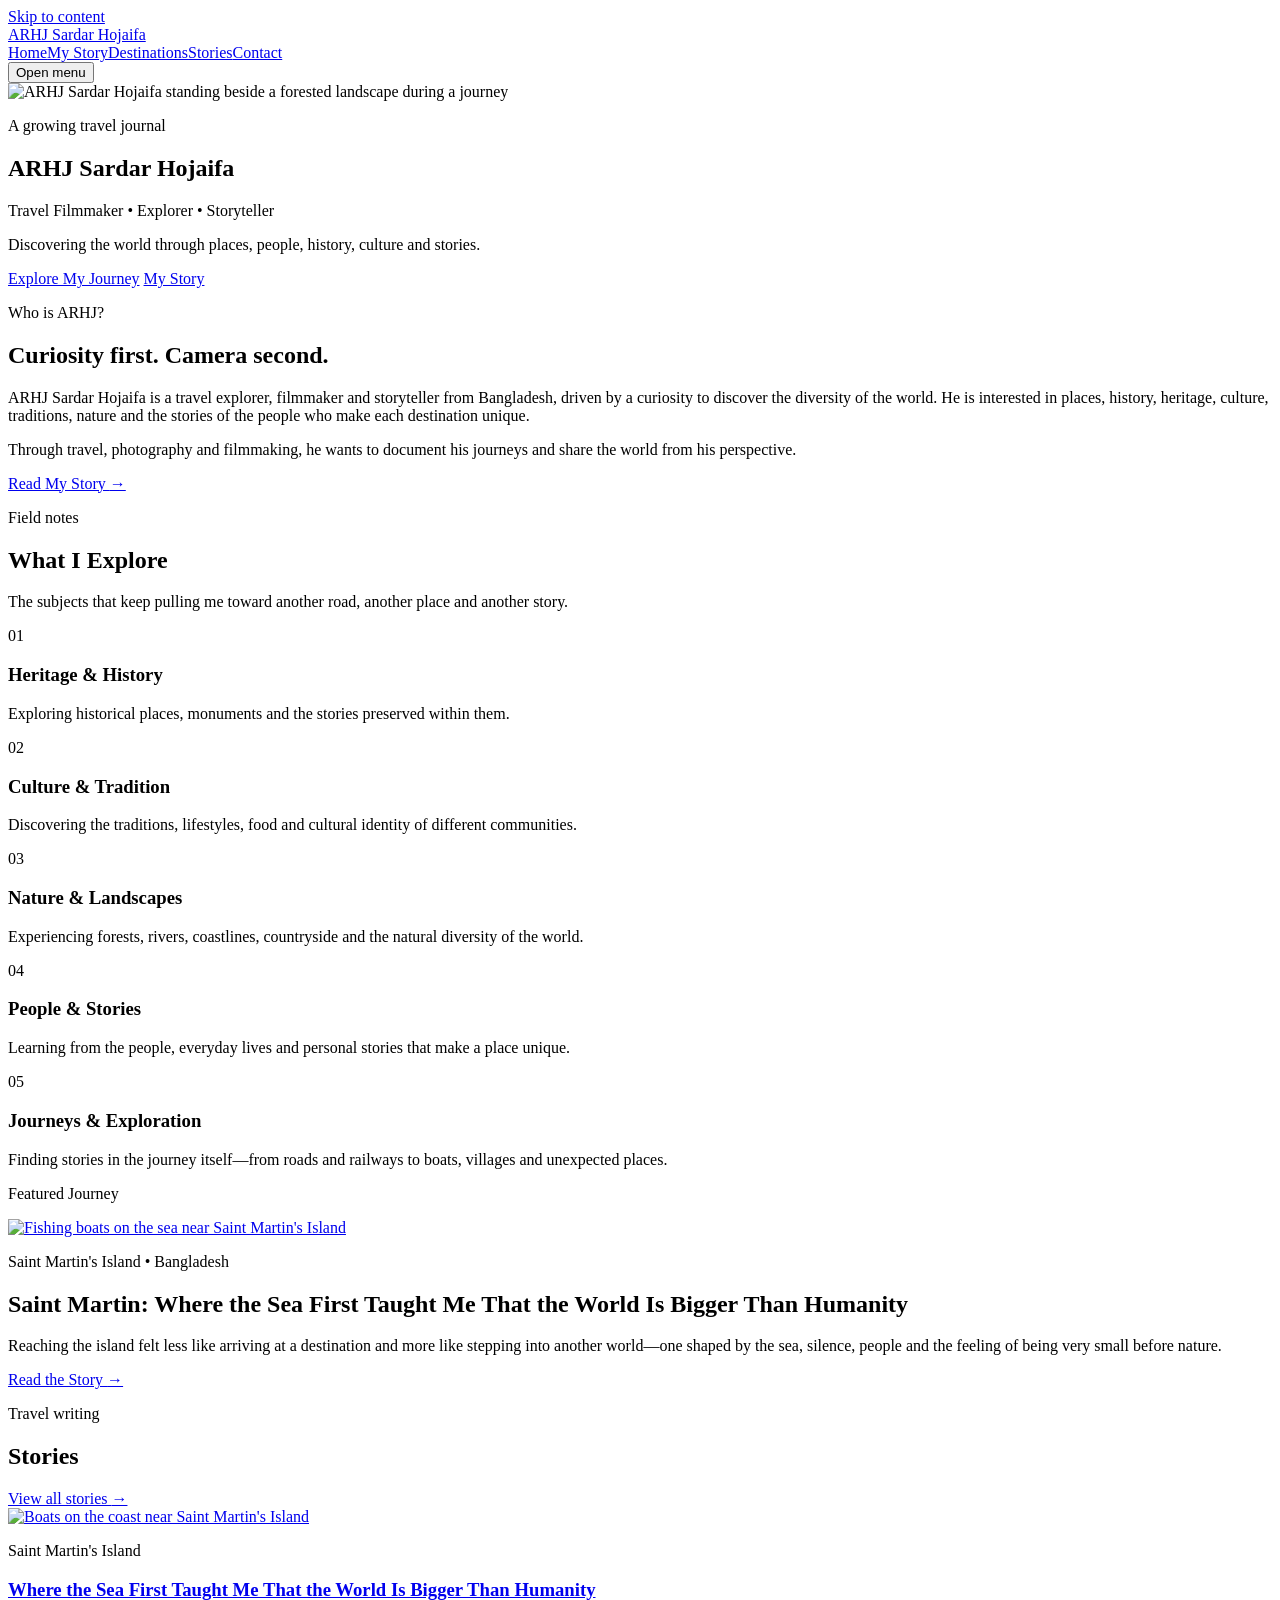
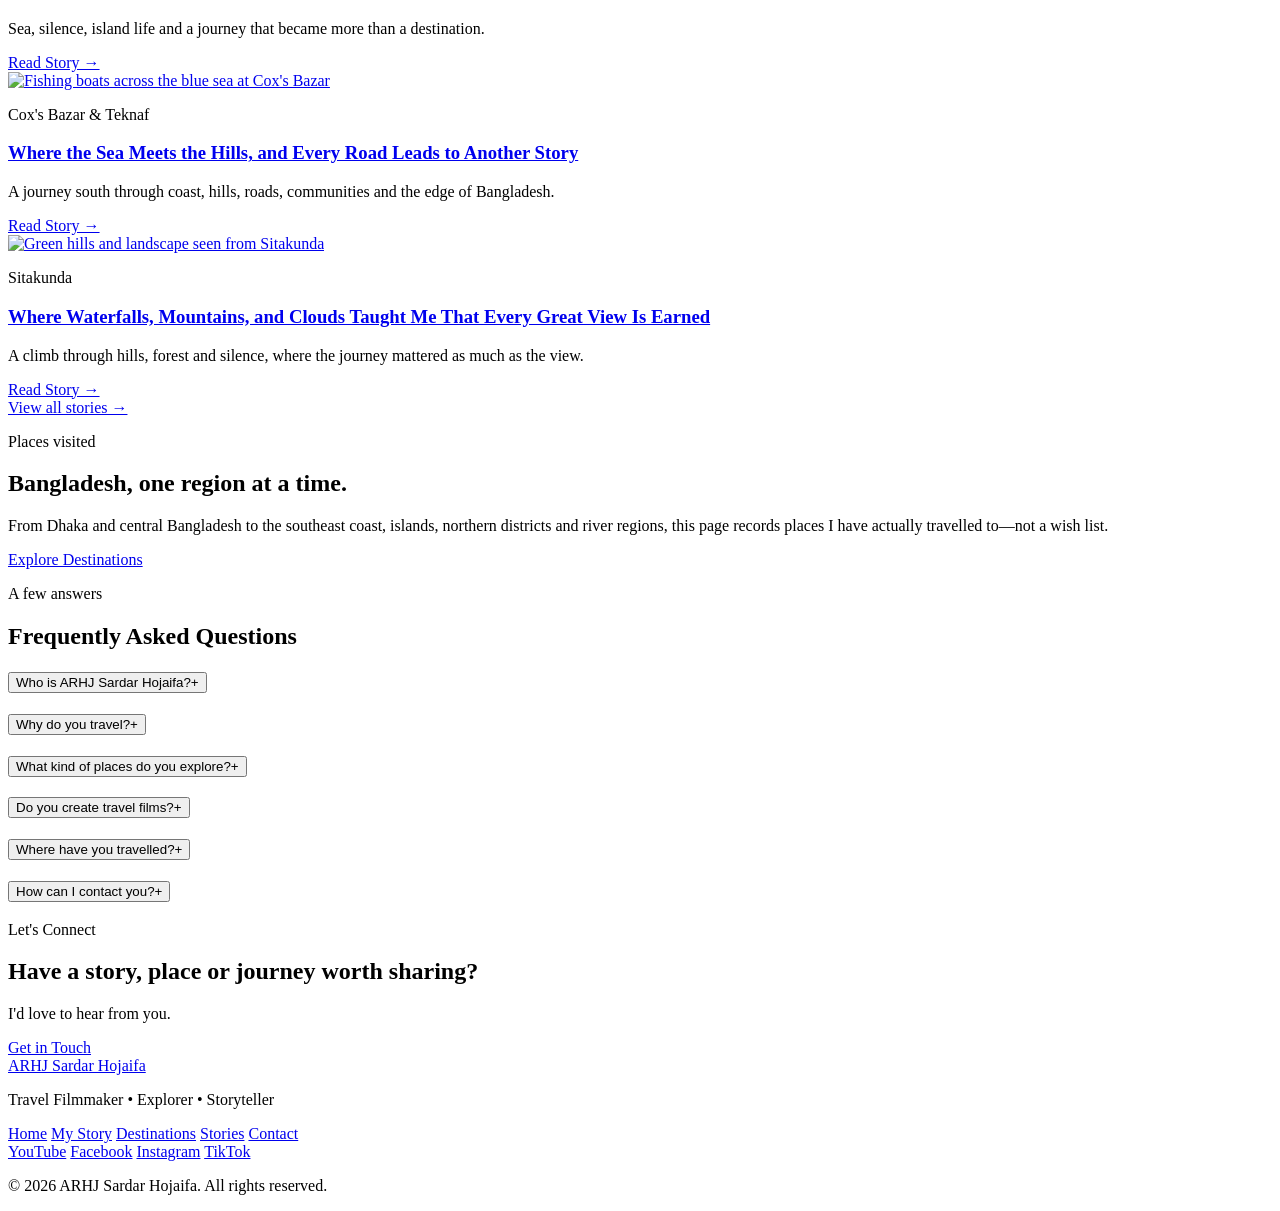
==== index.html @ fae01342 "Add files via upload" ====
<!doctype html>
<html lang="en">
<head>
  <meta charset="utf-8">
  <meta name="viewport" content="width=device-width, initial-scale=1">
  <title>ARHJ Sardar Hojaifa — Travel Filmmaker, Explorer &amp; Storyteller</title>
  <meta name="description" content="The personal travel portfolio of ARHJ Sardar Hojaifa, documenting places, people, history, culture and stories from a growing journey.">
  <link rel="canonical" href="https://arhjsardarhojaifa.github.io/portfolio/">
  <meta property="og:type" content="website">
  <meta property="og:title" content="ARHJ Sardar Hojaifa — Travel Filmmaker, Explorer &amp; Storyteller">
  <meta property="og:description" content="The personal travel portfolio of ARHJ Sardar Hojaifa, documenting places, people, history, culture and stories from a growing journey.">
  <meta property="og:url" content="https://arhjsardarhojaifa.github.io/portfolio/">
  <meta property="og:image" content="https://arhjsardarhojaifa.github.io/portfolio/images/hero.jpg">
  <meta name="twitter:card" content="summary_large_image">
  <meta name="twitter:title" content="ARHJ Sardar Hojaifa — Travel Filmmaker, Explorer &amp; Storyteller">
  <meta name="twitter:description" content="The personal travel portfolio of ARHJ Sardar Hojaifa, documenting places, people, history, culture and stories from a growing journey.">
  <meta name="twitter:image" content="https://arhjsardarhojaifa.github.io/portfolio/images/hero.jpg">
  <link rel="icon" type="image/svg+xml" href="favicon.svg">
  <link rel="preconnect" href="https://fonts.googleapis.com">
  <link rel="preconnect" href="https://fonts.gstatic.com" crossorigin>
  <link href="https://fonts.googleapis.com/css2?family=Fraunces:ital,wght@0,400;0,500;1,400&family=Inter:wght@400;500;600&family=Space+Mono&display=swap" rel="stylesheet">
  <link rel="stylesheet" href="assets/css/style.css">
</head>
<body>
<a class="skip-link" href="#main">Skip to content</a>

<header class="site-header" data-header>
  <a class="brand" href="index.html" aria-label="ARHJ Sardar Hojaifa — Home">
    <span class="brand-name">ARHJ</span>
    <span class="brand-sub">Sardar Hojaifa</span>
  </a>

  <nav class="desktop-nav" aria-label="Primary navigation">
    <a href="index.html" aria-current="page">Home</a><a href="my-story.html">My Story</a><a href="destinations.html">Destinations</a><a href="stories.html">Stories</a><a href="contact.html">Contact</a>
  </nav>

  <button class="menu-toggle" type="button" data-menu-toggle aria-expanded="false" aria-controls="mobile-menu">
    <span class="sr-only">Open menu</span>
    <span></span><span></span>
  </button>
</header>

<div class="mobile-menu" id="mobile-menu" data-mobile-menu hidden>
  <div class="mobile-menu-inner">
    <div class="mobile-menu-top">
      <span class="mobile-menu-label">Navigation</span>
      <button class="menu-close" type="button" data-menu-close aria-label="Close menu">Close</button>
    </div>
    <nav class="mobile-nav" aria-label="Mobile navigation">
      <a href="index.html" aria-current="page">Home</a><a href="my-story.html">My Story</a><a href="destinations.html">Destinations</a><a href="stories.html">Stories</a><a href="contact.html">Contact</a>
    </nav>
    <p class="mobile-menu-foot">Travel Filmmaker • Explorer • Storyteller</p>
  </div>
</div>

<main id="main">
  <section class="hero">
    <img class="hero-image" src="images/hero.jpg" alt="ARHJ Sardar Hojaifa standing beside a forested landscape during a journey" width="2048" height="1275" fetchpriority="high">
    <div class="hero-overlay"></div>
    <div class="container hero-content">
      <p class="eyebrow light">A growing travel journal</p>
      <h1>ARHJ Sardar Hojaifa</h1>
      <p class="hero-role">Travel Filmmaker • Explorer • Storyteller</p>
      <p class="hero-tagline">Discovering the world through places, people, history, culture and stories.</p>
      <div class="button-row">
        <a class="button button-primary" href="#journey">Explore My Journey</a>
        <a class="button button-ghost" href="my-story.html">My Story</a>
      </div>
    </div>
  </section>

  <section class="section intro-section">
    <div class="container split-intro">
      <div>
        <p class="eyebrow">Who is ARHJ?</p>
        <h2>Curiosity first. Camera second.</h2>
      </div>
      <div class="intro-copy">
        <p>ARHJ Sardar Hojaifa is a travel explorer, filmmaker and storyteller from Bangladesh, driven by a curiosity to discover the diversity of the world. He is interested in places, history, heritage, culture, traditions, nature and the stories of the people who make each destination unique.</p>
        <p>Through travel, photography and filmmaking, he wants to document his journeys and share the world from his perspective.</p>
        <a class="text-link" href="my-story.html">Read My Story <span aria-hidden="true">→</span></a>
      </div>
    </div>
  </section>

  <section class="section explore-section">
    <div class="container">
      <div class="section-heading-row">
        <div>
          <p class="eyebrow">Field notes</p>
          <h2>What I Explore</h2>
        </div>
        <p class="section-note">The subjects that keep pulling me toward another road, another place and another story.</p>
      </div>
      <div class="explore-grid">
        <article><span class="explore-number">01</span><h3>Heritage & History</h3><p>Exploring historical places, monuments and the stories preserved within them.</p></article>
        <article><span class="explore-number">02</span><h3>Culture & Tradition</h3><p>Discovering the traditions, lifestyles, food and cultural identity of different communities.</p></article>
        <article><span class="explore-number">03</span><h3>Nature & Landscapes</h3><p>Experiencing forests, rivers, coastlines, countryside and the natural diversity of the world.</p></article>
        <article><span class="explore-number">04</span><h3>People & Stories</h3><p>Learning from the people, everyday lives and personal stories that make a place unique.</p></article>
        <article><span class="explore-number">05</span><h3>Journeys & Exploration</h3><p>Finding stories in the journey itself—from roads and railways to boats, villages and unexpected places.</p></article>
      </div>
    </div>
  </section>

  <section class="section featured-journey" id="journey">
    <div class="container">
      <p class="eyebrow">Featured Journey</p>
      <div class="featured-grid">
        <a class="featured-image-link" href="story-saint-martin.html" aria-label="Read the Saint Martin story">
          <img src="images/saint-martin-cover.jpg" alt="Fishing boats on the sea near Saint Martin's Island" width="1280" height="960" loading="lazy">
        </a>
        <div class="featured-copy">
          <p class="destination-label">Saint Martin's Island • Bangladesh</p>
          <h2>Saint Martin: Where the Sea First Taught Me That the World Is Bigger Than Humanity</h2>
          <p>Reaching the island felt less like arriving at a destination and more like stepping into another world—one shaped by the sea, silence, people and the feeling of being very small before nature.</p>
          <a class="text-link" href="story-saint-martin.html">Read the Story <span aria-hidden="true">→</span></a>
        </div>
      </div>
    </div>
  </section>

  <section class="section stories-preview">
    <div class="container">
      <div class="section-heading-row">
        <div><p class="eyebrow">Travel writing</p><h2>Stories</h2></div>
        <a class="text-link desktop-only" href="stories.html">View all stories <span aria-hidden="true">→</span></a>
      </div>
      <div class="story-grid">
        <article class="story-card">
          <a href="story-saint-martin.html"><img src="images/saint-martin-cover.jpg" alt="Boats on the coast near Saint Martin's Island" width="1280" height="960" loading="lazy"></a>
          <p class="destination-label">Saint Martin's Island</p>
          <h3><a href="story-saint-martin.html">Where the Sea First Taught Me That the World Is Bigger Than Humanity</a></h3>
          <p>Sea, silence, island life and a journey that became more than a destination.</p>
          <a class="text-link" href="story-saint-martin.html">Read Story →</a>
        </article>
        <article class="story-card">
          <a href="story-coxs-bazar.html"><img src="images/coxs-bazar-teknaf-cover.jpg" alt="Fishing boats across the blue sea at Cox's Bazar" width="1600" height="1200" loading="lazy"></a>
          <p class="destination-label">Cox's Bazar & Teknaf</p>
          <h3><a href="story-coxs-bazar.html">Where the Sea Meets the Hills, and Every Road Leads to Another Story</a></h3>
          <p>A journey south through coast, hills, roads, communities and the edge of Bangladesh.</p>
          <a class="text-link" href="story-coxs-bazar.html">Read Story →</a>
        </article>
        <article class="story-card">
          <a href="story-sitakunda.html"><img src="images/sitakunda-cover.jpg" alt="Green hills and landscape seen from Sitakunda" width="1599" height="1066" loading="lazy"></a>
          <p class="destination-label">Sitakunda</p>
          <h3><a href="story-sitakunda.html">Where Waterfalls, Mountains, and Clouds Taught Me That Every Great View Is Earned</a></h3>
          <p>A climb through hills, forest and silence, where the journey mattered as much as the view.</p>
          <a class="text-link" href="story-sitakunda.html">Read Story →</a>
        </article>
      </div>
      <a class="text-link mobile-only" href="stories.html">View all stories →</a>
    </div>
  </section>

  <section class="section destinations-teaser">
    <div class="container destination-teaser-grid">
      <div>
        <p class="eyebrow">Places visited</p>
        <h2>Bangladesh, one region at a time.</h2>
      </div>
      <div>
        <p>From Dhaka and central Bangladesh to the southeast coast, islands, northern districts and river regions, this page records places I have actually travelled to—not a wish list.</p>
        <a class="button button-dark" href="destinations.html">Explore Destinations</a>
      </div>
    </div>
  </section>

  <section class="section faq-home" id="faq">
    <div class="container faq-layout">
      <div>
        <p class="eyebrow">A few answers</p>
        <h2>Frequently Asked Questions</h2>
      </div>
      <div class="accordion" data-accordion>
        <div class="accordion-item">
          <h3><button type="button" aria-expanded="false">Who is ARHJ Sardar Hojaifa?<span aria-hidden="true">+</span></button></h3>
          <div class="accordion-panel" hidden><p>A travel explorer, filmmaker and storyteller from Bangladesh who is documenting a growing journey through places, people, culture, history and nature.</p></div>
        </div>
        <div class="accordion-item">
          <h3><button type="button" aria-expanded="false">Why do you travel?<span aria-hidden="true">+</span></button></h3>
          <div class="accordion-panel" hidden><p>I travel to see the world beyond the familiar, experience different cultures and landscapes, discover history, and understand how people live in different places.</p></div>
        </div>
        <div class="accordion-item">
          <h3><button type="button" aria-expanded="false">What kind of places do you explore?<span aria-hidden="true">+</span></button></h3>
          <div class="accordion-panel" hidden><p>Historical places, heritage, local culture, nature, coastlines, hills, villages, cities and the everyday journeys that connect them.</p></div>
        </div>
        <div class="accordion-item">
          <h3><button type="button" aria-expanded="false">Do you create travel films?<span aria-hidden="true">+</span></button></h3>
          <div class="accordion-panel" hidden><p>Travel filmmaking and storytelling are part of the direction I am developing alongside photography and written travel stories.</p></div>
        </div>
        <div class="accordion-item">
          <h3><button type="button" aria-expanded="false">Where have you travelled?<span aria-hidden="true">+</span></button></h3>
          <div class="accordion-panel" hidden><p>I have travelled across a growing list of destinations in Bangladesh. You can see the places grouped by region on the Destinations page.</p></div>
        </div>
        <div class="accordion-item">
          <h3><button type="button" aria-expanded="false">How can I contact you?<span aria-hidden="true">+</span></button></h3>
          <div class="accordion-panel" hidden><p>You can reach me by email or through the social links on the Contact page.</p></div>
        </div>
      </div>
    </div>
  </section>

  <section class="section connect-cta">
    <div class="container connect-inner">
      <p class="eyebrow light">Let's Connect</p>
      <h2>Have a story, place or journey worth sharing?</h2>
      <p>I'd love to hear from you.</p>
      <a class="button button-primary" href="contact.html">Get in Touch</a>
    </div>
  </section>
</main>

<footer class="site-footer">
  <div class="container footer-grid">
    <div>
      <a class="footer-name" href="index.html">ARHJ Sardar Hojaifa</a>
      <p class="footer-title">Travel Filmmaker • Explorer • Storyteller</p>
    </div>
    <nav class="footer-links" aria-label="Footer navigation">
      <a href="index.html">Home</a>
      <a href="my-story.html">My Story</a>
      <a href="destinations.html">Destinations</a>
      <a href="stories.html">Stories</a>
      <a href="contact.html">Contact</a>
    </nav>
    <div class="footer-social">
      <a href="#" data-social="youtube">YouTube</a>
      <a href="#" data-social="facebookPage">Facebook</a>
      <a href="#" data-social="instagram">Instagram</a>
      <a href="#" data-social="tiktok">TikTok</a>
    </div>
  </div>
  <div class="container footer-bottom">
    <p>© <span data-year>2026</span> ARHJ Sardar Hojaifa. All rights reserved.</p>
  </div>
</footer>

<script src="assets/js/config.js"></script>
<script src="assets/js/main.js"></script>
</body>
</html>
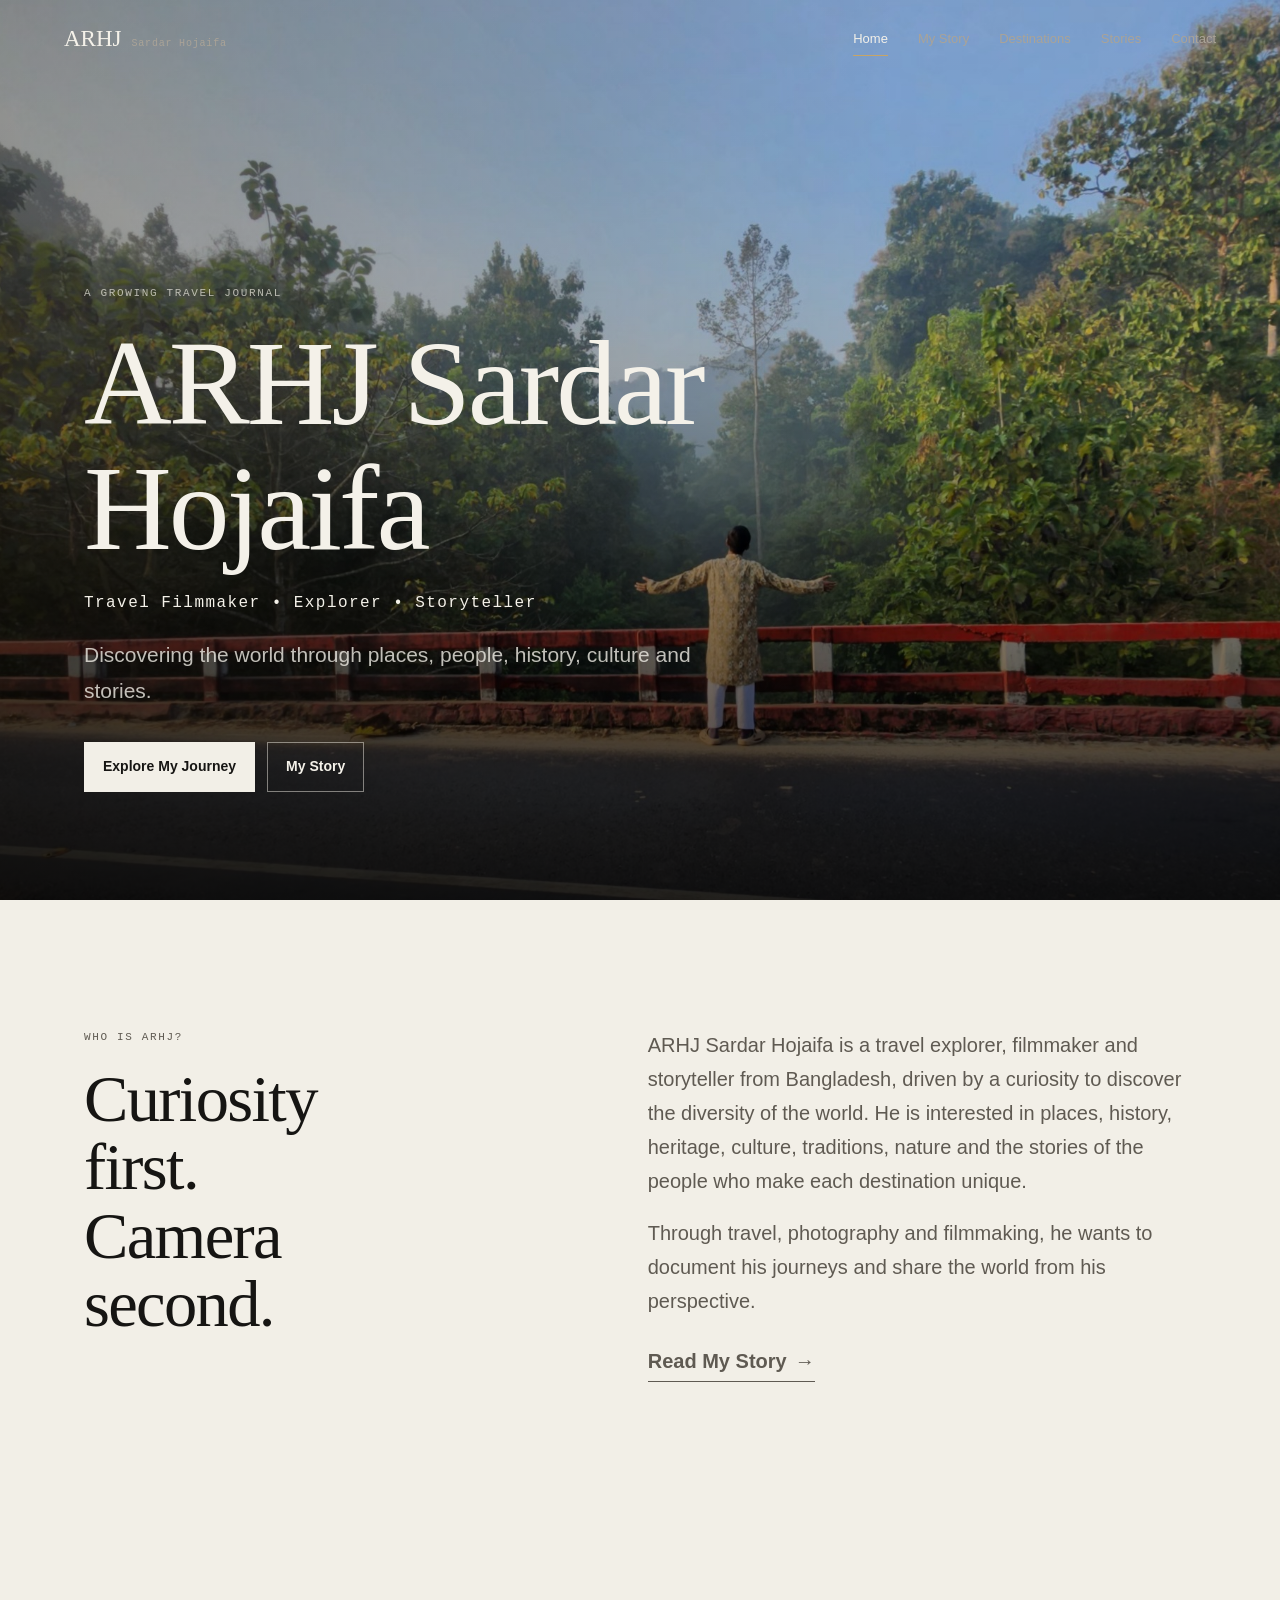
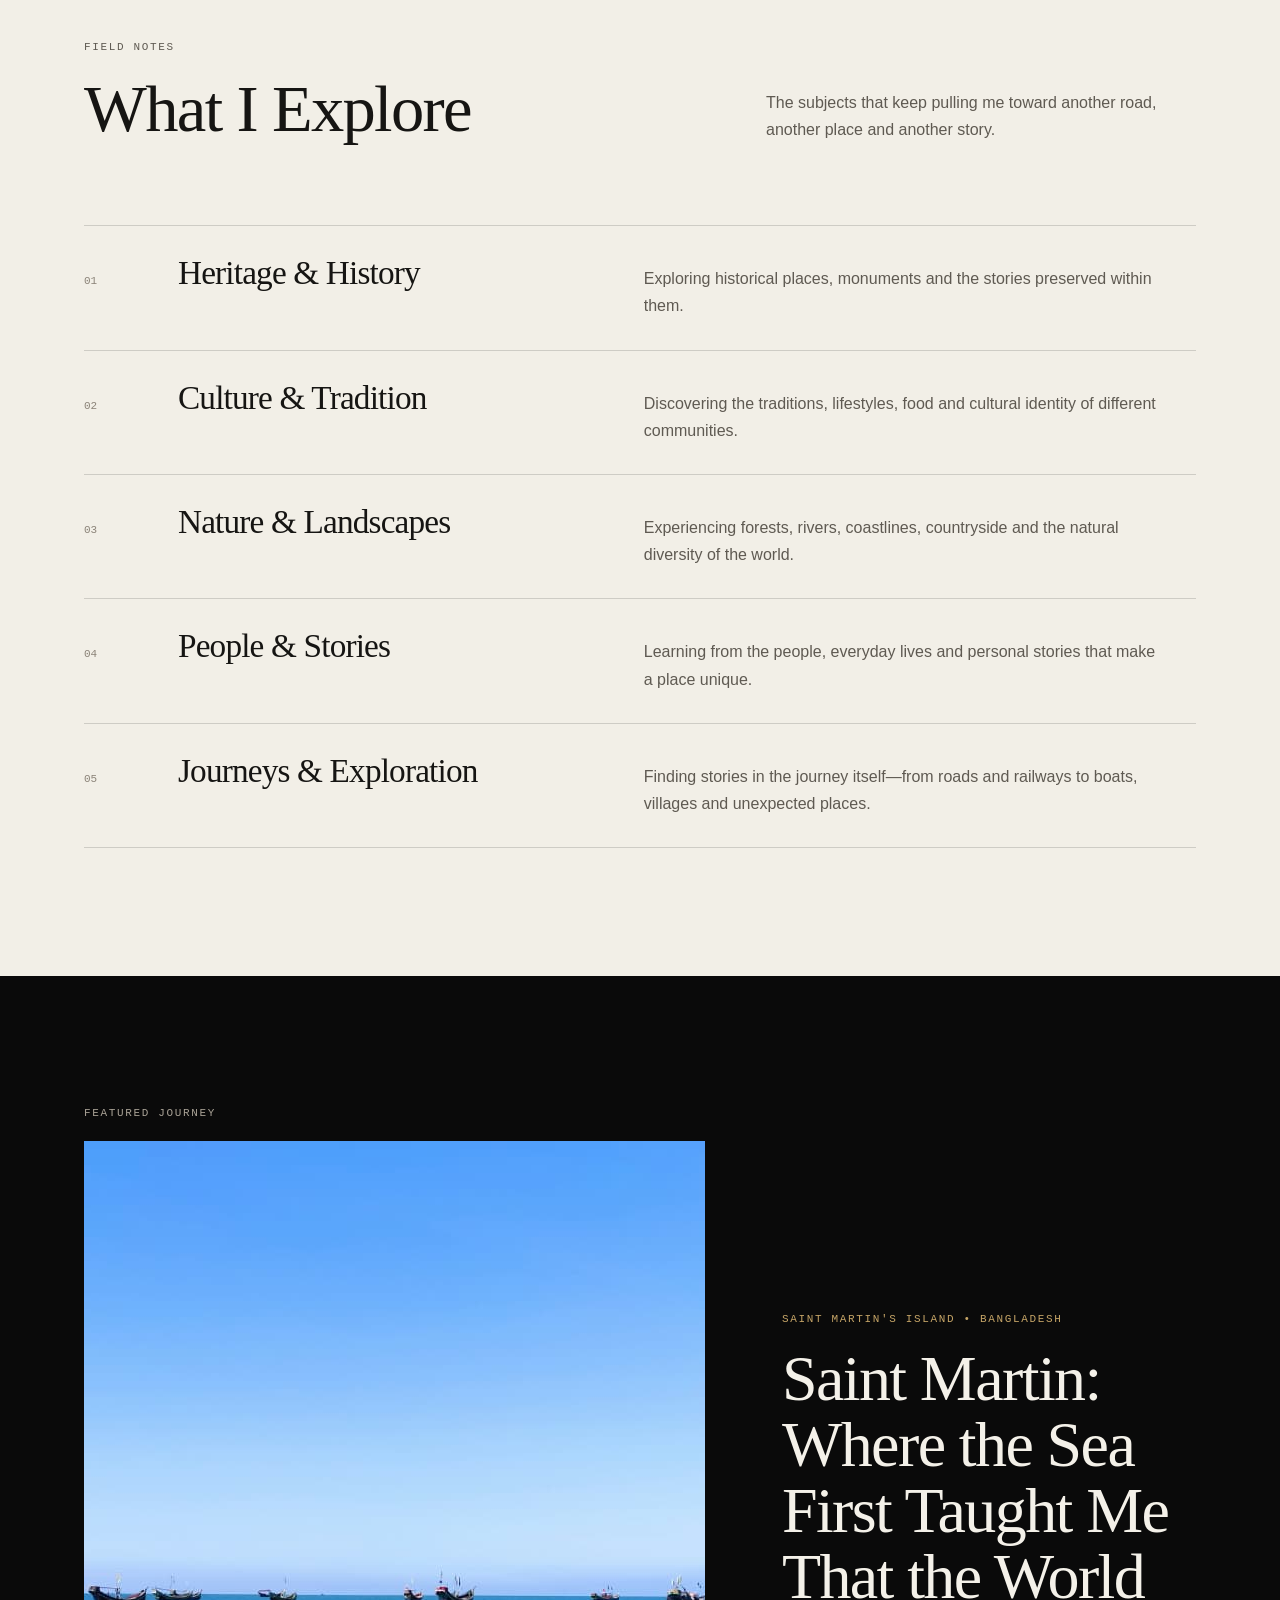
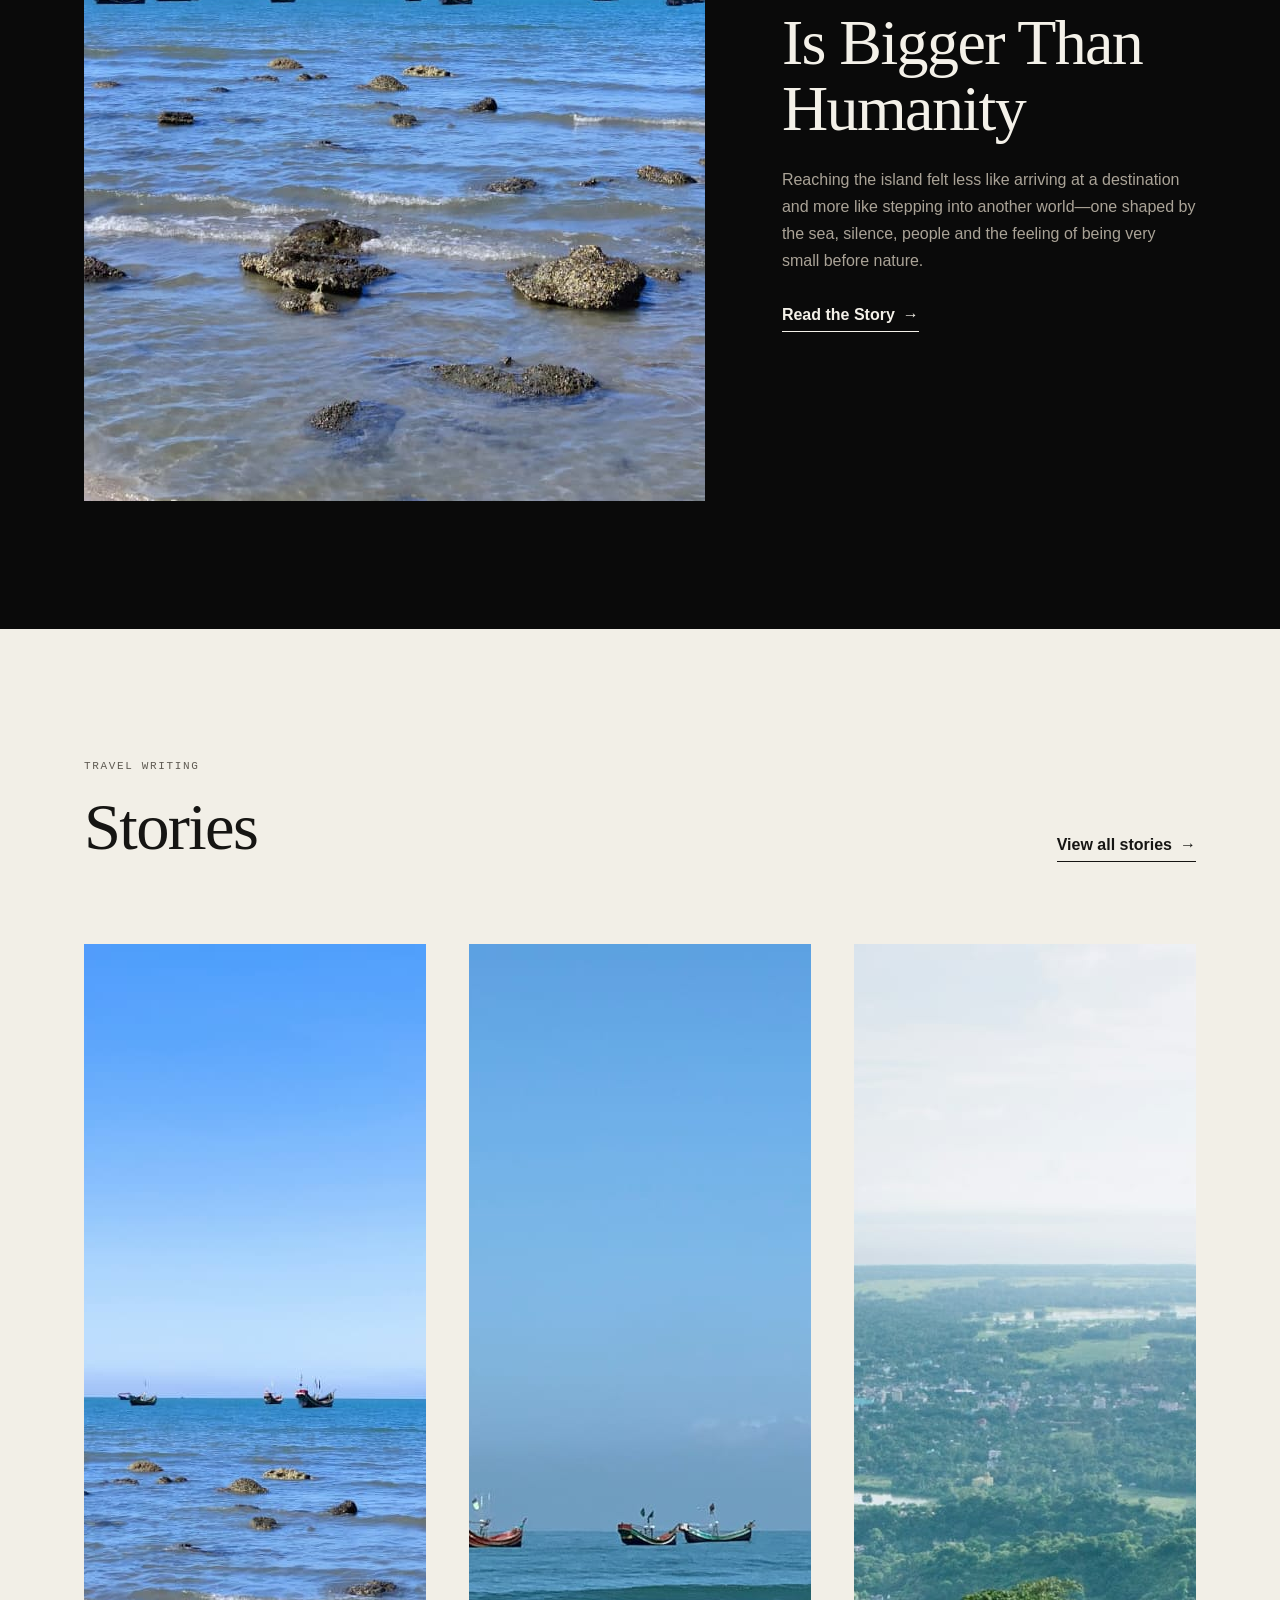
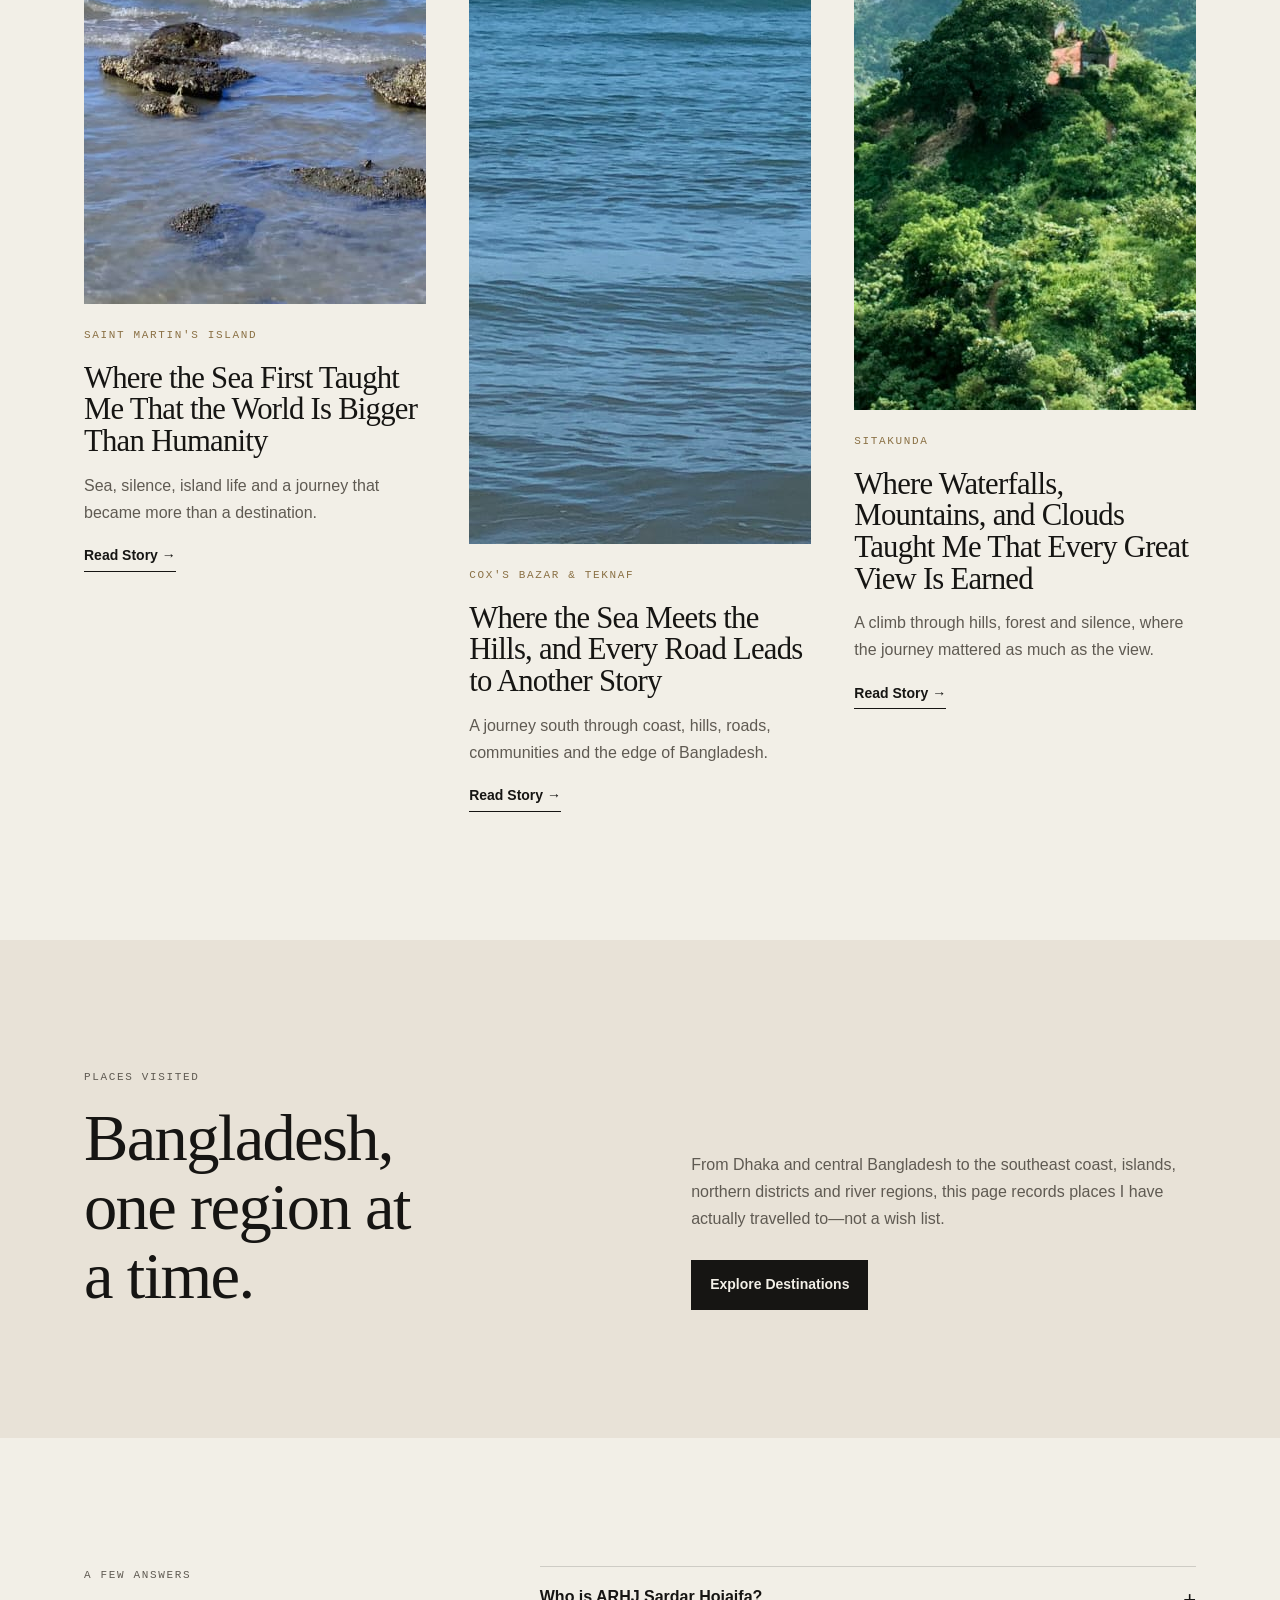
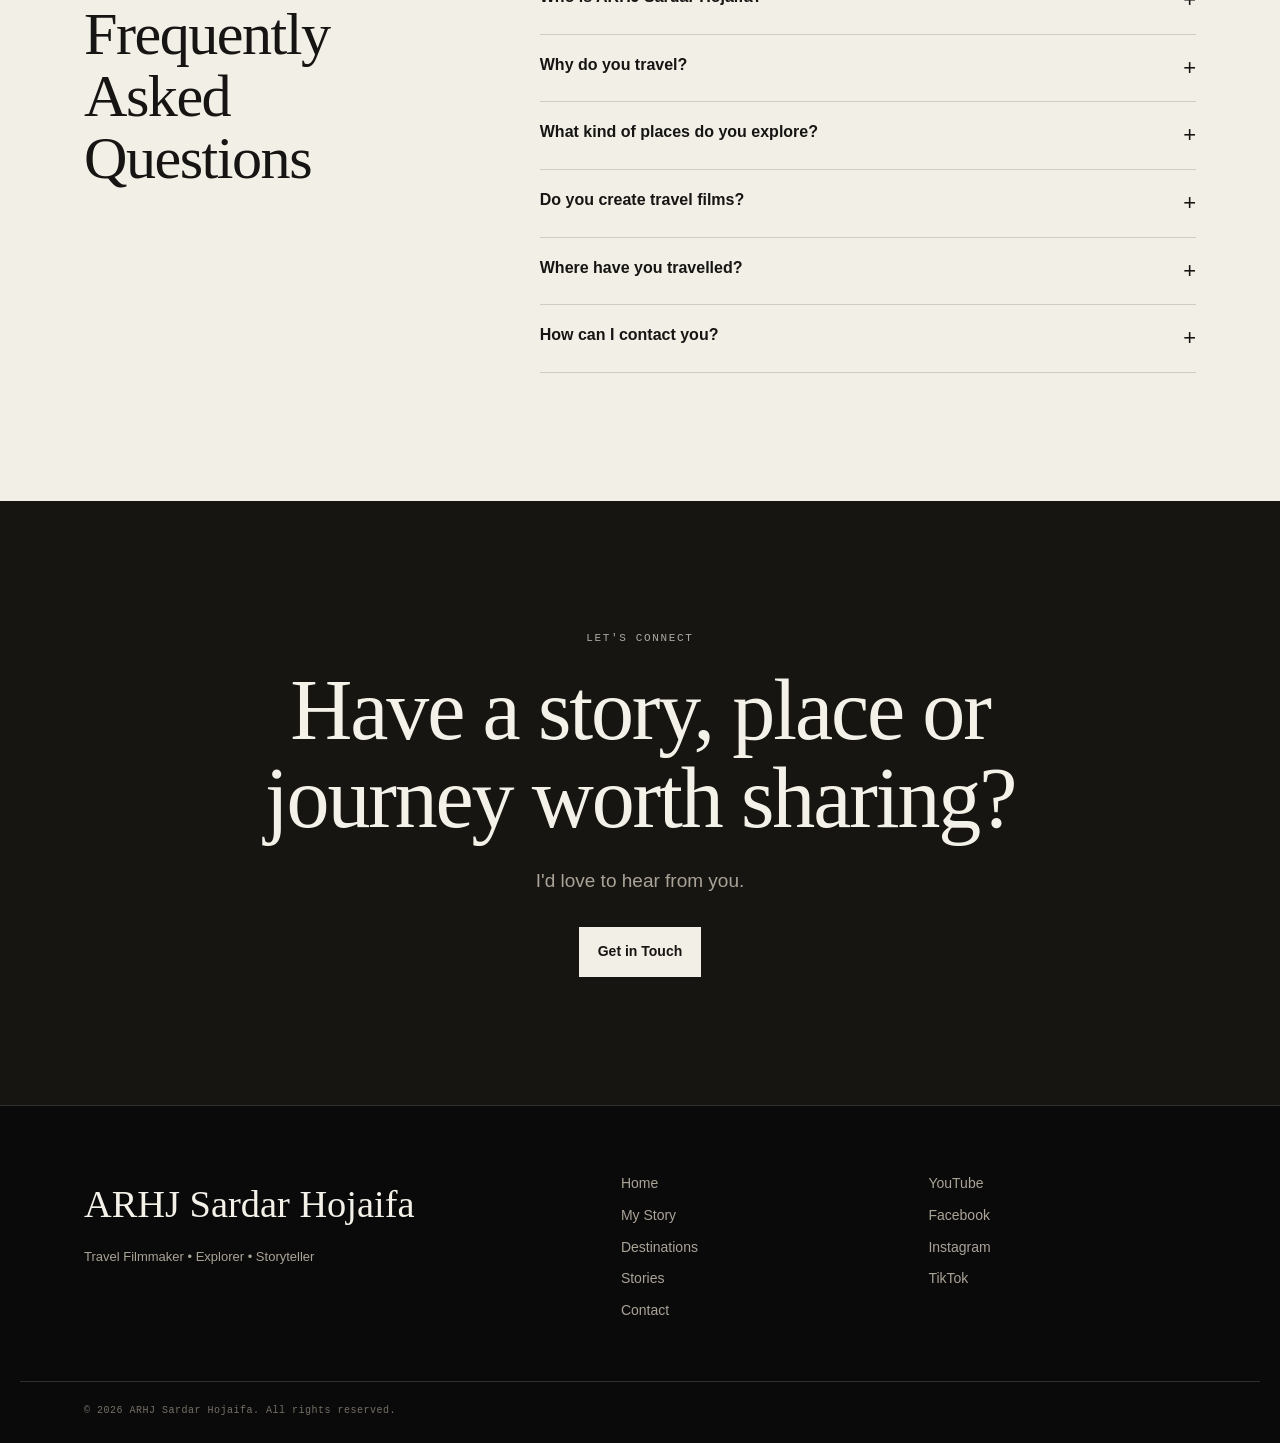
==== commit f8a57e0c: "Update index.html" ====
--- a/index.html
+++ b/index.html
@@ -15,11 +15,66 @@
   <meta name="twitter:title" content="ARHJ Sardar Hojaifa — Travel Filmmaker, Explorer &amp; Storyteller">
   <meta name="twitter:description" content="The personal travel portfolio of ARHJ Sardar Hojaifa, documenting places, people, history, culture and stories from a growing journey.">
   <meta name="twitter:image" content="https://arhjsardarhojaifa.github.io/portfolio/images/hero.jpg">
+    <meta name="author" content="ARHJ Sardar Hojaifa">
+  <meta name="robots" content="index,follow,max-image-preview:large">
+  <meta property="og:site_name" content="ARHJ Sardar Hojaifa">
   <link rel="icon" type="image/svg+xml" href="favicon.svg">
   <link rel="preconnect" href="https://fonts.googleapis.com">
   <link rel="preconnect" href="https://fonts.gstatic.com" crossorigin>
   <link href="https://fonts.googleapis.com/css2?family=Fraunces:ital,wght@0,400;0,500;1,400&family=Inter:wght@400;500;600&family=Space+Mono&display=swap" rel="stylesheet">
   <link rel="stylesheet" href="assets/css/style.css">
+<script type="application/ld+json">
+{
+  "@context": "https://schema.org",
+  "@graph": [
+    {
+      "@type": "Person",
+      "@id": "https://arhjsardarhojaifa.github.io/portfolio/#person",
+      "name": "ARHJ Sardar Hojaifa",
+      "url": "https://arhjsardarhojaifa.github.io/portfolio/",
+      "image": "https://arhjsardarhojaifa.github.io/portfolio/images/profile.jpg",
+      "jobTitle": "Travel Filmmaker • Explorer • Storyteller",
+      "description": "A travel explorer, filmmaker and storyteller from Bangladesh documenting places, people, history, culture and stories through a growing journey.",
+      "sameAs": [
+        "https://youtube.com/@ArhjSardarHojaifa",
+        "https://www.facebook.com/ArhjSardarHojaifa2",
+        "https://www.facebook.com/ArhjSardarHojaifa",
+        "https://www.tiktok.com/@arhjsardarhojaifa",
+        "https://www.instagram.com/arhjsardarhojaifa"
+      ]
+    },
+    {
+      "@type": "WebSite",
+      "@id": "https://arhjsardarhojaifa.github.io/portfolio/#website",
+      "url": "https://arhjsardarhojaifa.github.io/portfolio/",
+      "name": "ARHJ Sardar Hojaifa",
+      "description": "The personal travel portfolio of ARHJ Sardar Hojaifa.",
+      "publisher": {
+        "@id": "https://arhjsardarhojaifa.github.io/portfolio/#person"
+      },
+      "inLanguage": "en"
+    },
+    {
+      "@type": "WebPage",
+      "@id": "https://arhjsardarhojaifa.github.io/portfolio/#webpage",
+      "url": "https://arhjsardarhojaifa.github.io/portfolio/",
+      "name": "ARHJ Sardar Hojaifa — Travel Filmmaker, Explorer & Storyteller",
+      "description": "The personal travel portfolio of ARHJ Sardar Hojaifa, documenting places, people, history, culture and stories from a growing journey.",
+      "isPartOf": {
+        "@id": "https://arhjsardarhojaifa.github.io/portfolio/#website"
+      },
+      "about": {
+        "@id": "https://arhjsardarhojaifa.github.io/portfolio/#person"
+      },
+      "primaryImageOfPage": {
+        "@type": "ImageObject",
+        "url": "https://arhjsardarhojaifa.github.io/portfolio/images/hero.jpg"
+      },
+      "inLanguage": "en"
+    }
+  ]
+}
+</script>
 </head>
 <body>
 <a class="skip-link" href="#main">Skip to content</a>
--- a/assets/css/style.css
+++ b/assets/css/style.css
@@ -0,0 +1,808 @@
+/* ============================================================
+   ARHJ SARDAR HOJAIFA — TRAVEL PORTFOLIO
+   Static, GitHub Pages friendly, cinematic editorial design.
+   ============================================================ */
+
+:root {
+  --bg: #0a0a0a;
+  --bg-soft: #11110f;
+  --paper: #f2efe7;
+  --paper-deep: #e8e2d7;
+  --ink: #f4f1e9;
+  --ink-dim: #aaa397;
+  --ink-dark: #161513;
+  --ink-dark-dim: #5f5a52;
+  --line: rgba(244, 241, 233, 0.16);
+  --line-dark: rgba(22, 21, 19, 0.16);
+  --gold: #c6a567;
+  --max: 1240px;
+  --reading: 720px;
+  --gutter: clamp(20px, 5vw, 72px);
+  --font-display: "Fraunces", "Iowan Old Style", Georgia, serif;
+  --font-body: "Inter", -apple-system, BlinkMacSystemFont, "Segoe UI", sans-serif;
+  --font-mono: "Space Mono", ui-monospace, monospace;
+}
+
+*,
+*::before,
+*::after { box-sizing: border-box; }
+
+html { scroll-behavior: smooth; }
+
+body {
+  margin: 0;
+  background: var(--bg);
+  color: var(--ink);
+  font-family: var(--font-body);
+  font-size: 16px;
+  line-height: 1.7;
+  -webkit-font-smoothing: antialiased;
+}
+
+img { display: block; max-width: 100%; }
+a { color: inherit; text-decoration: none; }
+button { font: inherit; }
+h1, h2, h3, p, figure { margin: 0; }
+ul { margin: 0; padding: 0; list-style: none; }
+
+::selection { background: var(--gold); color: var(--ink-dark); }
+
+.sr-only {
+  position: absolute !important;
+  width: 1px; height: 1px;
+  padding: 0; margin: -1px;
+  overflow: hidden; clip: rect(0,0,0,0);
+  white-space: nowrap; border: 0;
+}
+
+.skip-link {
+  position: fixed;
+  left: 16px;
+  top: -80px;
+  z-index: 200;
+  background: var(--paper);
+  color: var(--ink-dark);
+  padding: 10px 14px;
+}
+.skip-link:focus { top: 16px; }
+
+:focus-visible {
+  outline: 2px solid var(--gold);
+  outline-offset: 4px;
+}
+
+.container {
+  width: min(100%, var(--max));
+  margin-inline: auto;
+  padding-inline: var(--gutter);
+}
+
+.section {
+  padding-block: clamp(78px, 10vw, 150px);
+}
+
+.eyebrow,
+.destination-label,
+.back-link,
+.mobile-menu-label {
+  font-family: var(--font-mono);
+  font-size: 11px;
+  letter-spacing: .15em;
+  text-transform: uppercase;
+}
+
+.eyebrow { color: var(--ink-dark-dim); margin-bottom: 18px; }
+.eyebrow.light { color: rgba(244,241,233,.68); }
+
+h1, h2, h3 {
+  font-family: var(--font-display);
+  font-weight: 500;
+  line-height: 1.03;
+  letter-spacing: -.025em;
+}
+
+h2 { font-size: clamp(36px, 5.2vw, 70px); }
+h3 { font-size: clamp(24px, 2.8vw, 38px); }
+
+.text-link {
+  display: inline-flex;
+  gap: 8px;
+  align-items: center;
+  margin-top: 26px;
+  font-weight: 600;
+  border-bottom: 1px solid currentColor;
+  padding-bottom: 3px;
+}
+.text-link:hover { color: var(--gold); }
+
+.button-row {
+  display: flex;
+  flex-wrap: wrap;
+  gap: 12px;
+  margin-top: 34px;
+}
+
+.button {
+  display: inline-flex;
+  min-height: 48px;
+  align-items: center;
+  justify-content: center;
+  padding: 12px 18px;
+  border: 1px solid transparent;
+  font-size: 14px;
+  font-weight: 600;
+  transition: transform .2s ease, background .2s ease, color .2s ease, border-color .2s ease;
+}
+.button:hover { transform: translateY(-2px); }
+.button-primary { background: var(--paper); color: var(--ink-dark); }
+.button-primary:hover { background: var(--gold); }
+.button-ghost { color: var(--ink); border-color: rgba(244,241,233,.48); }
+.button-ghost:hover { border-color: var(--paper); }
+.button-dark { background: var(--ink-dark); color: var(--paper); margin-top: 28px; }
+.button-dark:hover { background: #28251f; }
+
+/* Header */
+.site-header {
+  position: fixed;
+  inset: 0 0 auto;
+  z-index: 100;
+  height: 78px;
+  padding-inline: var(--gutter);
+  display: flex;
+  align-items: center;
+  justify-content: space-between;
+  transition: background .25s ease, border-color .25s ease;
+}
+.site-header.is-scrolled {
+  background: rgba(10,10,10,.9);
+  backdrop-filter: blur(12px);
+  border-bottom: 1px solid var(--line);
+}
+.brand {
+  display: inline-flex;
+  align-items: baseline;
+  gap: 10px;
+}
+.brand-name {
+  font-family: var(--font-display);
+  font-size: 23px;
+  font-weight: 500;
+}
+.brand-sub {
+  font-family: var(--font-mono);
+  font-size: 10px;
+  letter-spacing: .08em;
+  color: var(--ink-dim);
+}
+.desktop-nav { display: flex; gap: 30px; align-items: center; }
+.desktop-nav a {
+  font-size: 13px;
+  color: var(--ink-dim);
+  position: relative;
+  padding-block: 6px;
+}
+.desktop-nav a:hover,
+.desktop-nav a[aria-current="page"] { color: var(--ink); }
+.desktop-nav a[aria-current="page"]::after {
+  content: "";
+  position: absolute;
+  left: 0; right: 0; bottom: 0;
+  height: 1px;
+  background: var(--gold);
+}
+
+.menu-toggle {
+  display: none;
+  width: 44px; height: 44px;
+  background: transparent;
+  border: 1px solid var(--line);
+  color: var(--ink);
+  align-items: center;
+  justify-content: center;
+  flex-direction: column;
+  gap: 6px;
+}
+.menu-toggle span:not(.sr-only) { width: 18px; height: 1px; background: currentColor; }
+
+.mobile-menu {
+  position: fixed;
+  inset: 0;
+  z-index: 130;
+  background: rgba(0,0,0,.55);
+}
+.mobile-menu-inner {
+  width: min(88vw, 520px);
+  min-height: 100%;
+  margin-left: auto;
+  padding: 26px;
+  background: var(--paper);
+  color: var(--ink-dark);
+  display: flex;
+  flex-direction: column;
+}
+.mobile-menu-top { display: flex; justify-content: space-between; align-items: center; }
+.menu-close {
+  border: 0;
+  background: transparent;
+  color: inherit;
+  cursor: pointer;
+}
+.mobile-nav {
+  display: flex;
+  flex-direction: column;
+  margin-top: 72px;
+}
+.mobile-nav a {
+  padding: 13px 0;
+  font-family: var(--font-display);
+  font-size: clamp(36px, 10vw, 56px);
+  line-height: 1;
+  border-bottom: 1px solid var(--line-dark);
+}
+.mobile-nav a[aria-current="page"] { color: #8a7044; }
+.mobile-menu-foot { margin-top: auto; font-size: 12px; color: var(--ink-dark-dim); }
+body.menu-open { overflow: hidden; }
+
+/* Hero */
+.hero {
+  min-height: 100svh;
+  position: relative;
+  display: flex;
+  align-items: flex-end;
+  background: #111;
+  overflow: hidden;
+}
+.hero-image {
+  position: absolute;
+  inset: 0;
+  width: 100%; height: 100%;
+  object-fit: cover;
+  object-position: center;
+}
+.hero-overlay {
+  position: absolute;
+  inset: 0;
+  background:
+    linear-gradient(180deg, rgba(0,0,0,.12), rgba(0,0,0,.18) 44%, rgba(0,0,0,.82) 100%),
+    linear-gradient(90deg, rgba(0,0,0,.34), transparent 70%);
+}
+.hero-content {
+  position: relative;
+  z-index: 2;
+  padding-bottom: clamp(56px, 9vw, 108px);
+}
+.hero h1 {
+  max-width: 920px;
+  font-size: clamp(52px, 9.5vw, 132px);
+  color: var(--ink);
+}
+.hero-role {
+  margin-top: 18px;
+  font-family: var(--font-mono);
+  font-size: clamp(12px, 1.3vw, 16px);
+  letter-spacing: .09em;
+}
+.hero-tagline {
+  margin-top: 20px;
+  max-width: 620px;
+  color: rgba(244,241,233,.78);
+  font-size: clamp(17px, 1.7vw, 21px);
+}
+
+/* Light editorial homepage sections */
+.intro-section,
+.explore-section,
+.stories-preview,
+.faq-home {
+  background: var(--paper);
+  color: var(--ink-dark);
+}
+.split-intro {
+  display: grid;
+  grid-template-columns: minmax(0, .9fr) minmax(0, 1.1fr);
+  gap: clamp(48px, 9vw, 140px);
+}
+.split-intro h2 { max-width: 8ch; }
+.intro-copy {
+  max-width: 680px;
+  color: var(--ink-dark-dim);
+  font-size: clamp(17px, 1.6vw, 20px);
+}
+.intro-copy p + p { margin-top: 18px; }
+
+.section-heading-row {
+  display: flex;
+  justify-content: space-between;
+  align-items: end;
+  gap: 32px;
+  margin-bottom: clamp(48px, 7vw, 82px);
+}
+.section-note {
+  max-width: 430px;
+  color: var(--ink-dark-dim);
+}
+.explore-grid {
+  border-top: 1px solid var(--line-dark);
+}
+.explore-grid article {
+  display: grid;
+  grid-template-columns: 70px minmax(220px,.8fr) minmax(0,1fr);
+  gap: 24px;
+  align-items: baseline;
+  padding: 30px 0;
+  border-bottom: 1px solid var(--line-dark);
+}
+.explore-number {
+  font-family: var(--font-mono);
+  font-size: 11px;
+  color: #8b8378;
+}
+.explore-grid h3 { font-size: clamp(23px, 2.6vw, 34px); }
+.explore-grid p { color: var(--ink-dark-dim); max-width: 520px; }
+
+/* Featured journey */
+.featured-journey { background: var(--bg); }
+.featured-journey .eyebrow { color: var(--ink-dim); }
+.featured-grid {
+  display: grid;
+  grid-template-columns: 1.2fr .8fr;
+  gap: clamp(36px, 6vw, 80px);
+  align-items: center;
+}
+.featured-image-link { overflow: hidden; }
+.featured-image-link img {
+  width: 100%;
+  aspect-ratio: 4 / 3;
+  object-fit: cover;
+  transition: transform .6s ease;
+}
+.featured-image-link:hover img { transform: scale(1.02); }
+.destination-label { color: var(--gold); margin-bottom: 18px; }
+.featured-copy h2 { font-size: clamp(38px, 5vw, 66px); }
+.featured-copy > p:not(.destination-label) { color: var(--ink-dim); margin-top: 24px; }
+
+/* Story cards */
+.story-grid {
+  display: grid;
+  grid-template-columns: repeat(3, 1fr);
+  gap: clamp(24px, 3.4vw, 46px);
+}
+.story-card > a:first-child { display: block; overflow: hidden; margin-bottom: 22px; }
+.story-card img {
+  width: 100%;
+  aspect-ratio: 4 / 3;
+  object-fit: cover;
+  transition: transform .45s ease;
+}
+.story-card:hover img { transform: scale(1.025); }
+.story-card .destination-label { color: #8a7044; }
+.story-card h3 { font-size: clamp(25px, 2.4vw, 34px); }
+.story-card > p:not(.destination-label) { color: var(--ink-dark-dim); margin-top: 14px; }
+.story-card .text-link { margin-top: 18px; font-size: 14px; }
+.mobile-only { display: none; }
+
+/* Destination teaser */
+.destinations-teaser {
+  background: var(--paper-deep);
+  color: var(--ink-dark);
+}
+.destination-teaser-grid {
+  display: grid;
+  grid-template-columns: 1fr 1fr;
+  gap: clamp(40px, 8vw, 120px);
+}
+.destination-teaser-grid h2 { max-width: 10ch; }
+.destination-teaser-grid > div:last-child { align-self: end; color: var(--ink-dark-dim); }
+
+/* FAQ */
+.faq-layout {
+  display: grid;
+  grid-template-columns: .7fr 1.3fr;
+  gap: clamp(50px, 8vw, 120px);
+}
+.faq-layout > div:first-child h2 { font-size: clamp(38px, 4.7vw, 62px); }
+.accordion { border-top: 1px solid var(--line-dark); }
+.accordion-item { border-bottom: 1px solid var(--line-dark); }
+.accordion-item h3 { font-family: var(--font-body); font-size: inherit; }
+.accordion-item button {
+  width: 100%;
+  padding: 22px 0;
+  border: 0;
+  background: transparent;
+  color: inherit;
+  cursor: pointer;
+  display: flex;
+  justify-content: space-between;
+  gap: 20px;
+  text-align: left;
+  font-weight: 600;
+}
+.accordion-item button span { font-size: 22px; font-weight: 400; }
+.accordion-panel { padding: 0 44px 22px 0; color: var(--ink-dark-dim); }
+
+/* Connect CTA */
+.connect-cta {
+  background: #171511;
+  text-align: center;
+}
+.connect-inner { max-width: 900px; }
+.connect-inner h2 { font-size: clamp(42px, 7vw, 86px); }
+.connect-inner > p:not(.eyebrow) { color: var(--ink-dim); margin: 22px 0 30px; font-size: 19px; }
+
+/* Footer */
+.site-footer {
+  border-top: 1px solid var(--line);
+  padding: 66px 0 24px;
+  background: var(--bg);
+}
+.footer-grid {
+  display: grid;
+  grid-template-columns: 1.3fr .7fr .7fr;
+  gap: 40px;
+}
+.footer-name { font-family: var(--font-display); font-size: clamp(28px, 3vw, 42px); }
+.footer-title { color: var(--ink-dim); margin-top: 9px; font-size: 13px; }
+.footer-links, .footer-social { display: flex; flex-direction: column; gap: 8px; }
+.footer-links a, .footer-social a { color: var(--ink-dim); font-size: 14px; }
+.footer-links a:hover, .footer-social a:hover { color: var(--gold); }
+.footer-bottom {
+  margin-top: 58px;
+  padding-top: 20px;
+  border-top: 1px solid var(--line);
+  color: #767066;
+  font-family: var(--font-mono);
+  font-size: 10px;
+  letter-spacing: .05em;
+}
+
+/* Interior page headers */
+.page-hero,
+.page-title-section {
+  padding-top: 150px;
+  background: var(--paper);
+  color: var(--ink-dark);
+}
+.page-hero { padding-bottom: clamp(70px, 10vw, 130px); }
+.page-hero-grid {
+  display: grid;
+  grid-template-columns: .85fr 1.15fr;
+  gap: clamp(40px, 7vw, 100px);
+  align-items: end;
+}
+.page-hero h1,
+.page-title-section h1 { font-size: clamp(54px, 8vw, 108px); }
+.page-lede,
+.narrow-title > p:last-child {
+  margin-top: 24px;
+  color: var(--ink-dark-dim);
+  font-size: clamp(17px, 1.6vw, 20px);
+  max-width: 650px;
+}
+.portrait-frame { overflow: hidden; }
+.portrait-frame img {
+  width: 100%;
+  aspect-ratio: 16 / 9;
+  object-fit: cover;
+  object-position: center;
+}
+.page-title-section { padding-bottom: clamp(70px, 8vw, 110px); }
+.narrow-title { max-width: 980px; }
+
+/* My story */
+.story-about {
+  background: var(--paper);
+  color: var(--ink-dark);
+  padding-top: 0;
+}
+.editorial-sections { border-top: 1px solid var(--line-dark); }
+.editorial-block {
+  display: grid;
+  grid-template-columns: .35fr 1fr;
+  gap: clamp(30px, 7vw, 100px);
+  padding: clamp(56px, 8vw, 100px) 0;
+  border-bottom: 1px solid var(--line-dark);
+}
+.editorial-block .eyebrow { margin: 0; }
+.editorial-block > div { max-width: 760px; }
+.editorial-block h2 { font-size: clamp(36px, 5vw, 64px); margin-bottom: 30px; }
+.editorial-block p:not(.eyebrow) {
+  color: var(--ink-dark-dim);
+  font-size: clamp(17px, 1.5vw, 19px);
+}
+.editorial-block p + p { margin-top: 18px; }
+.vision-block { background: var(--paper-deep); margin-inline: calc(var(--gutter) * -1); padding-inline: var(--gutter); }
+.next-link-section { background: var(--bg); }
+.next-link p { color: var(--ink-dim); font-family: var(--font-mono); font-size: 11px; text-transform: uppercase; }
+.next-link a {
+  display: inline-block;
+  margin-top: 10px;
+  font-family: var(--font-display);
+  font-size: clamp(32px, 5vw, 66px);
+}
+.next-link a:hover { color: var(--gold); }
+
+/* Destinations */
+.destinations-page { background: var(--paper); color: var(--ink-dark); padding-top: 0; }
+.destination-region {
+  display: grid;
+  grid-template-columns: .72fr 1.28fr;
+  gap: 40px;
+  padding: clamp(48px, 7vw, 80px) 0;
+  border-top: 1px solid var(--line-dark);
+}
+.region-heading { display: flex; gap: 22px; align-items: baseline; }
+.region-heading > span { font-family: var(--font-mono); font-size: 10px; color: #8e877d; }
+.region-heading h2 { font-size: clamp(30px, 3.6vw, 50px); }
+.destination-list {
+  display: grid;
+  grid-template-columns: repeat(2, 1fr);
+  border-top: 1px solid var(--line-dark);
+}
+.destination-list li {
+  min-height: 54px;
+  display: flex;
+  align-items: center;
+  border-bottom: 1px solid var(--line-dark);
+  padding-right: 16px;
+}
+.destination-list li:nth-child(odd) { border-right: 1px solid var(--line-dark); }
+.destination-list li:nth-child(even) { padding-left: 16px; }
+.destination-list a { width: 100%; display: flex; justify-content: space-between; gap: 10px; }
+.destination-list a span { color: #8a7044; font-size: 12px; }
+.destination-story-note {
+  margin-top: 80px;
+  padding: 40px;
+  background: var(--ink-dark);
+  color: var(--paper);
+}
+.destination-story-note .eyebrow { color: var(--ink-dim); }
+.destination-story-note > p:not(.eyebrow) { color: var(--ink-dim); max-width: 700px; }
+.inline-links { display: flex; flex-wrap: wrap; gap: 20px 28px; margin-top: 24px; }
+.inline-links a { border-bottom: 1px solid currentColor; }
+.inline-links a:hover { color: var(--gold); }
+
+/* Stories index */
+.stories-index { background: var(--paper); color: var(--ink-dark); padding-top: 0; }
+.story-index-item {
+  display: grid;
+  grid-template-columns: 1.05fr .95fr;
+  gap: clamp(36px, 7vw, 90px);
+  align-items: center;
+  padding: clamp(56px, 8vw, 100px) 0;
+  border-top: 1px solid var(--line-dark);
+}
+.story-index-item.reverse .story-index-image { order: 2; }
+.story-index-image { overflow: hidden; }
+.story-index-image img {
+  width: 100%;
+  aspect-ratio: 4 / 3;
+  object-fit: cover;
+  transition: transform .55s ease;
+}
+.story-index-image:hover img { transform: scale(1.025); }
+.story-index-item .destination-label { color: #8a7044; }
+.story-index-item h2 { font-size: clamp(34px, 4vw, 56px); }
+.story-index-item > div > p:not(.destination-label) { margin-top: 20px; color: var(--ink-dark-dim); }
+
+/* Story detail */
+.story-detail { background: var(--paper); color: var(--ink-dark); padding-top: 130px; }
+.story-header {
+  padding-top: 40px;
+  padding-bottom: clamp(44px, 7vw, 80px);
+}
+.back-link { display: inline-block; color: var(--ink-dark-dim); margin-bottom: 58px; }
+.back-link:hover { color: #8a7044; }
+.story-header .destination-label { color: #8a7044; }
+.story-header h1 {
+  font-size: clamp(46px, 7vw, 96px);
+  max-width: 1050px;
+}
+.story-cover { width: 100%; background: #ddd; }
+.story-cover img {
+  width: 100%;
+  max-height: 84vh;
+  object-fit: cover;
+  aspect-ratio: 16 / 9;
+}
+.story-reading {
+  display: grid;
+  grid-template-columns: 140px minmax(0, var(--reading));
+  justify-content: center;
+  gap: clamp(20px, 5vw, 70px);
+  padding-top: clamp(60px, 8vw, 100px);
+  padding-bottom: clamp(80px, 11vw, 150px);
+}
+.story-rail {
+  position: relative;
+  border-right: 1px solid var(--line-dark);
+}
+.story-rail span {
+  writing-mode: vertical-rl;
+  transform: rotate(180deg);
+  font-family: var(--font-mono);
+  text-transform: uppercase;
+  letter-spacing: .16em;
+  font-size: 10px;
+  color: #8f887e;
+}
+.story-prose {
+  min-width: 0;
+  font-family: var(--font-display);
+  font-size: clamp(19px, 1.75vw, 22px);
+  line-height: 1.78;
+}
+.story-prose p + p { margin-top: 1.25em; }
+.story-prose h2 {
+  margin-top: 2.3em;
+  margin-bottom: .7em;
+  font-size: clamp(30px, 3vw, 42px);
+  line-height: 1.15;
+}
+.story-inline-image {
+  margin: 2.6em calc((min(88vw, 940px) - 100%) / -2);
+}
+.story-inline-image img {
+  width: 100%;
+  max-height: 760px;
+  object-fit: cover;
+}
+.related-stories {
+  border-top: 1px solid var(--line-dark);
+  padding-top: 54px;
+  padding-bottom: 100px;
+}
+.related-stories h2 { font-size: clamp(32px, 4vw, 52px); }
+
+/* Contact */
+.contact-page {
+  min-height: 100svh;
+  padding: 170px 0 100px;
+  display: flex;
+  align-items: center;
+  background: #16140f;
+}
+.contact-grid {
+  display: grid;
+  grid-template-columns: 1.05fr .95fr;
+  gap: clamp(60px, 9vw, 130px);
+  align-items: start;
+}
+.contact-page h1 { font-size: clamp(52px, 7.2vw, 98px); }
+.contact-lede { color: var(--ink-dim); margin-top: 24px; font-size: 20px; }
+.contact-details { border-top: 1px solid var(--line); }
+.contact-row {
+  display: grid;
+  grid-template-columns: 110px 1fr;
+  gap: 22px;
+  padding: 28px 0;
+  border-bottom: 1px solid var(--line);
+}
+.contact-row > span { font-family: var(--font-mono); font-size: 10px; text-transform: uppercase; color: var(--ink-dim); }
+.contact-row a { overflow-wrap: anywhere; }
+.contact-row a:hover { color: var(--gold); }
+.contact-socials { display: flex; flex-direction: column; gap: 6px; }
+.contact-note { margin-top: 26px; color: var(--ink-dim); max-width: 600px; }
+
+/* Reveal animation */
+.reveal {
+  opacity: 0;
+  transform: translateY(18px);
+  transition: opacity .6s ease, transform .6s ease;
+}
+.reveal.is-visible { opacity: 1; transform: none; }
+
+/* Responsive */
+@media (max-width: 900px) {
+  .desktop-nav { display: none; }
+  .menu-toggle { display: flex; }
+  .brand-sub { display: none; }
+
+  .split-intro,
+  .featured-grid,
+  .faq-layout,
+  .page-hero-grid,
+  .destination-teaser-grid,
+  .contact-grid {
+    grid-template-columns: 1fr;
+  }
+
+  .explore-grid article {
+    grid-template-columns: 46px 1fr;
+  }
+  .explore-grid article p { grid-column: 2; }
+
+  .story-grid { grid-template-columns: 1fr 1fr; }
+  .story-card:last-child { grid-column: 1 / -1; max-width: 55%; }
+
+  .editorial-block,
+  .destination-region,
+  .story-index-item {
+    grid-template-columns: 1fr;
+  }
+  .story-index-item.reverse .story-index-image { order: initial; }
+
+  .destination-list { grid-template-columns: 1fr 1fr; }
+
+  .story-reading {
+    grid-template-columns: 1fr;
+    max-width: 820px;
+  }
+  .story-rail { display: none; }
+  .story-inline-image { margin-inline: 0; }
+
+  .footer-grid { grid-template-columns: 1fr 1fr; }
+  .footer-grid > div:first-child { grid-column: 1 / -1; }
+}
+
+@media (max-width: 640px) {
+  .site-header { height: 68px; }
+  .hero { min-height: 92svh; }
+  .hero-image { object-position: 58% center; }
+  .hero h1 { font-size: clamp(48px, 15vw, 74px); }
+  .hero-tagline { max-width: 34ch; }
+  .button-row { flex-direction: column; align-items: stretch; max-width: 320px; }
+  .button { width: 100%; }
+
+  .section { padding-block: 74px; }
+  .section-heading-row { align-items: start; flex-direction: column; margin-bottom: 40px; }
+  .desktop-only { display: none; }
+  .mobile-only { display: inline-flex; }
+
+  .explore-grid article {
+    grid-template-columns: 36px 1fr;
+    padding: 24px 0;
+  }
+
+  .featured-grid { gap: 30px; }
+  .featured-copy h2 { font-size: 38px; }
+
+  .story-grid { grid-template-columns: 1fr; gap: 48px; }
+  .story-card:last-child { grid-column: auto; max-width: none; }
+
+  .faq-layout { gap: 36px; }
+  .accordion-panel { padding-right: 10px; }
+
+  .page-hero,
+  .page-title-section { padding-top: 120px; }
+  .page-hero h1,
+  .page-title-section h1 { font-size: 52px; }
+  .portrait-frame img { aspect-ratio: 4 / 3; }
+
+  .editorial-block { gap: 24px; padding: 56px 0; }
+  .vision-block { margin-inline: -20px; padding-inline: 20px; }
+
+  .destination-region { gap: 28px; }
+  .destination-list { grid-template-columns: 1fr; }
+  .destination-list li:nth-child(odd) { border-right: 0; }
+  .destination-list li:nth-child(even) { padding-left: 0; }
+  .destination-story-note { padding: 28px; }
+
+  .story-index-item { gap: 28px; }
+  .story-index-item h2 { font-size: 36px; }
+
+  .story-detail { padding-top: 100px; }
+  .story-header { padding-top: 20px; }
+  .back-link { margin-bottom: 38px; }
+  .story-header h1 { font-size: 46px; }
+  .story-cover img { aspect-ratio: 4 / 3; max-height: none; }
+  .story-prose { font-size: 19px; line-height: 1.72; }
+
+  .contact-page { padding-top: 130px; }
+  .contact-page h1 { font-size: 50px; }
+  .contact-row { grid-template-columns: 1fr; gap: 8px; }
+
+  .footer-grid { grid-template-columns: 1fr; }
+  .footer-grid > div:first-child { grid-column: auto; }
+}
+
+@media (prefers-reduced-motion: reduce) {
+  html { scroll-behavior: auto; }
+  *,
+  *::before,
+  *::after {
+    animation-duration: .001ms !important;
+    transition-duration: .001ms !important;
+    scroll-behavior: auto !important;
+  }
+  .reveal { opacity: 1; transform: none; }
+}
